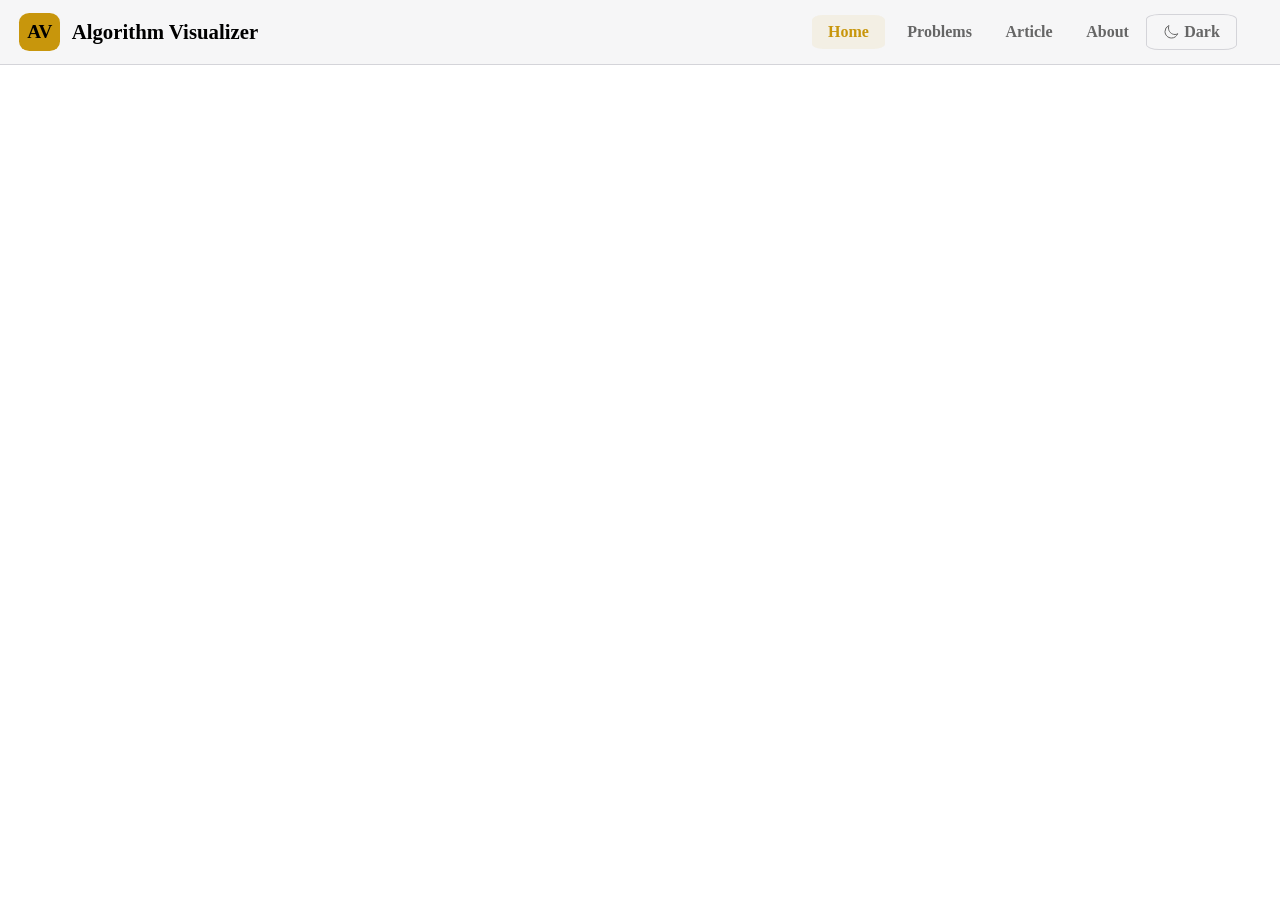
==== index.html @ 311cf77f "overlay-menu design done" ====
<!DOCTYPE html>
<html lang="en">
<head>
    <meta charset="UTF-8">
    <meta name="viewport" content="width=device-width, initial-scale=1.0">
    <title>Algo-vis</title>
    <link rel="stylesheet" href="style.css">
</head>
<body>
    <header>
        <nav>

            <div class="logo-section">
             <div class="logo">AV</div>
             <span>Algorithm Visualizer</span>
            </div>


            <div class="navbar-action">
                <ul>
                    <a id="home" href="">Home</a>
                    <a class="navbar-action-design" href="">Problems</a>
                    <a class="navbar-action-design" href="">Article</a>
                    <a class="navbar-action-design" href="">About</a>
                    <a   id="dark" href=""> <svg xmlns="http://www.w3.org/2000/svg" fill="none" viewBox="0 0 24 24" stroke-width="1.5" stroke="currentColor" class="size-6">
  <path stroke-linecap="round" stroke-linejoin="round" d="M21.752 15.002A9.72 9.72 0 0 1 18 15.75c-5.385 0-9.75-4.365-9.75-9.75 0-1.33.266-2.597.748-3.752A9.753 9.753 0 0 0 3 11.25C3 16.635 7.365 21 12.75 21a9.753 9.753 0 0 0 9.002-5.998Z" />
</svg>
 Dark</a>
                   <a id="hambergur-icon" href=""><svg xmlns="http://www.w3.org/2000/svg" fill="none" viewBox="0 0 24 24" stroke-width="1.5" stroke="currentColor" class="size-6">
  <path stroke-linecap="round" stroke-linejoin="round" d="M3.75 5.25h16.5m-16.5 4.5h16.5m-16.5 4.5h16.5m-16.5 4.5h16.5" />
</svg>
</a> 
                </ul>
                
            </div>
        </nav>

        
    </header>
    <main>
        <div class="overlay-menu">
            <ul>
            <a href="">Home</a>
            <a href="">Problems</a>
            <a href="">Article</a>
            <a href="">Menu</a>
            </ul>
            
        </div>
    </main>
    <script src="./index.js"></script>
</body>
</html>
---- style.css ----
:root{
    --header-color: #F5F5F7E6;
    --primary-color:#C8960C;
    --primary-background-color:rgba(200, 150, 12, 8%);
    --secondary-text-color: #666666;
    --white-background-color:#FFFFFF;
    --black-color:#000000;
}
*{
    padding: 0;
    margin: 0;
}
 header{
    background-color: var(--header-color);
    padding: .8rem 0.2rem;
    border-bottom:1px solid #D1D1D6E6;
 }

 nav{
    display: flex;
    justify-content: space-between;
    align-items: center;
    padding: 0rem 1rem;
 }
 .logo-section{
    display: flex;
    align-items: center;
    gap: .7rem;
 }
 .logo{
      font-size: 1.2rem;
      font-weight: 800;
      background-color: var(--primary-color);
      padding: .5rem;
      display: flex;
      justify-content: center;
      align-items: center;
      border-radius: 25%;
 }
 .logo-section span{
    font-size: 1.3rem;
    font-weight: 700;
 }
 .navbar-action ul{
    display: flex;
    gap: .1rem;
    align-items: center;
    margin-right: 1.5rem;
 }
 .navbar-action ul a{
    text-decoration: none;
    font-size: 1rem;
    font-weight: 800;
    color: var(--secondary-text-color);
 }

 #home{
    background-color: var(--primary-background-color);
    padding: .5rem 1rem;
    border-radius: 15%;
    color: var(--primary-color);
    margin-right: .3rem;
 }
 .navbar-action-design{
    padding: 0.5rem 1rem;
    border-radius: 15%;
 }
  .navbar-action-design:hover{
     background-color:rgba(209, 209, 214, 25%);
  }

  #dark{
    display: flex;
    align-items: center;
    gap: .3rem;
    border: 1px solid #D1D1D6E6;
    padding: .5rem 1rem;
    border-radius: 15%;
   cursor: pointer;
  }

#dark svg {
  width: 1rem;
  height: 1rem;
  flex-shrink: 0;
}

#dark:hover{
background-color: rgba(200, 150, 12, 10%);
color: var(--primary-color);
border: 1px solid var(--primary-color);
}
#hambergur-icon{
   display: flex;
   margin-left: .3rem;
   border: 1px solid #D1D1D6E6;
   border-radius: 15%;
   display: none;  
   padding: .3rem .5rem;
   cursor: pointer;
}
#hambergur-icon svg{
   width:1rem;
   height: 1rem;
   flex-shrink: 0;
}


/* main */
.overlay-menu{
   display: none;
}
/* for mobile device */

@media(max-width:480px){
   nav{
      padding: 0rem 0.6rem;
   }
   .logo-section{
      gap: .5rem;
   }
   .logo{
      padding: .3rem;
      font-size: .9rem;
     
   }
   .logo-section span{
      font-size: 1rem;
   }
   .navbar-action ul{
      margin-right: 0rem;
   }
   #home{
      display: none;
   }
   .navbar-action-design{
      display: none;
   }
   #dark{
      padding: .3rem 1rem;
   }
  #hambergur-icon{
   display: block;
   display: flex;
   justify-content: center;
   align-items: center;
   
  }

  /* overlay menue */ 
  /* for now off the display the slider */
  .overlay-menu{
   display: block;
   
   background-color: var(--white-background-color);
   box-shadow: 0px 4px 3px rgba(0,0,0,0.1);
   padding: 1rem .5rem 0.2rem .5rem;
  }
  .overlay-menu ul{
   display: flex;
   flex-direction: column;
   gap: .5rem;
   padding: .3rem .8rem;
   
  }
  .overlay-menu ul a{
   text-decoration: none;
   font-size: 1.2rem;
   font-weight: 400;
   padding: 1rem 0rem 1rem 1rem;
   color: var(--black-color);
   background-color: var(--primary-background-color);
   border-radius: 10px;
   color: var(--primary-color);
  }
   
}
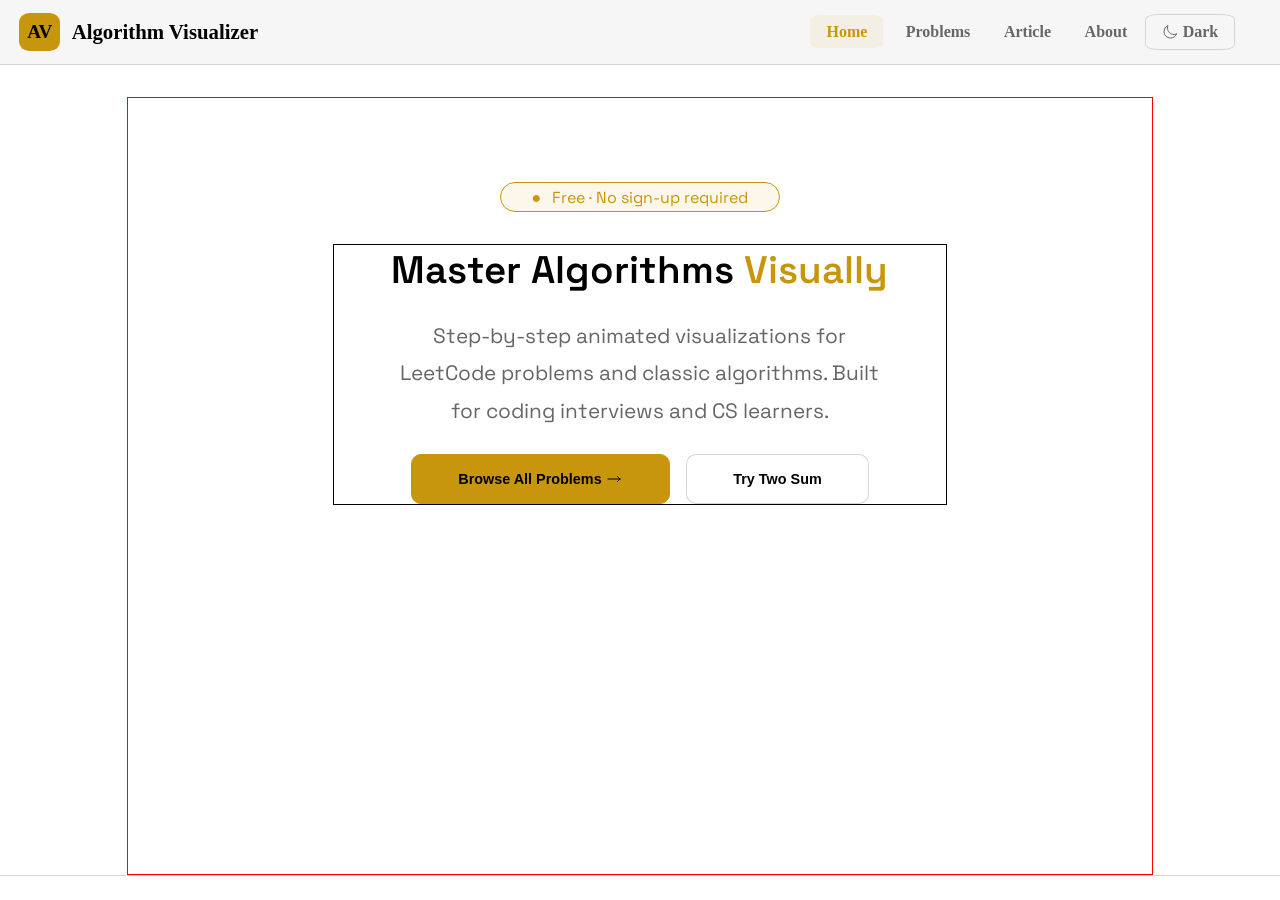
==== commit 38f78492: "hero section done for laptop screen" ====
--- a/index.html
+++ b/index.html
@@ -1,53 +1,91 @@
 <!DOCTYPE html>
 <html lang="en">
+
 <head>
     <meta charset="UTF-8">
     <meta name="viewport" content="width=device-width, initial-scale=1.0">
     <title>Algo-vis</title>
+    <!-- google font here -->
+    <link rel="preconnect" href="https://fonts.googleapis.com">
+    <link rel="preconnect" href="https://fonts.gstatic.com" crossorigin>
+    <link href="https://fonts.googleapis.com/css2?family=Space+Grotesk:wght@300..800&display=swap" rel="stylesheet">
+    <!-- css link here -->
     <link rel="stylesheet" href="style.css">
 </head>
+
 <body>
     <header>
         <nav>
 
             <div class="logo-section">
-             <div class="logo">AV</div>
-             <span>Algorithm Visualizer</span>
+                <div class="logo">AV</div>
+                <span>Algorithm Visualizer</span>
             </div>
 
 
             <div class="navbar-action">
                 <ul>
-                    <a id="home" href="">Home</a>
-                    <a class="navbar-action-design" href="">Problems</a>
-                    <a class="navbar-action-design" href="">Article</a>
-                    <a class="navbar-action-design" href="">About</a>
-                    <a   id="dark" href=""> <svg xmlns="http://www.w3.org/2000/svg" fill="none" viewBox="0 0 24 24" stroke-width="1.5" stroke="currentColor" class="size-6">
-  <path stroke-linecap="round" stroke-linejoin="round" d="M21.752 15.002A9.72 9.72 0 0 1 18 15.75c-5.385 0-9.75-4.365-9.75-9.75 0-1.33.266-2.597.748-3.752A9.753 9.753 0 0 0 3 11.25C3 16.635 7.365 21 12.75 21a9.753 9.753 0 0 0 9.002-5.998Z" />
-</svg>
- Dark</a>
-                   <a id="hambergur-icon" href=""><svg xmlns="http://www.w3.org/2000/svg" fill="none" viewBox="0 0 24 24" stroke-width="1.5" stroke="currentColor" class="size-6">
-  <path stroke-linecap="round" stroke-linejoin="round" d="M3.75 5.25h16.5m-16.5 4.5h16.5m-16.5 4.5h16.5m-16.5 4.5h16.5" />
-</svg>
-</a> 
+                    <li><a id="home" href="">Home</a></li>
+                    <li><a class="navbar-action-design" href="">Problems</a></li>
+                    <li><a class="navbar-action-design" href="">Article</a></li>
+                    <li><a class="navbar-action-design" href="">About</a></li>
+                    <li><a id="dark" href=""> <svg xmlns="http://www.w3.org/2000/svg" fill="none" viewBox="0 0 24 24"
+                                stroke-width="1.5" stroke="currentColor" class="size-6">
+                                <path stroke-linecap="round" stroke-linejoin="round"
+                                    d="M21.752 15.002A9.72 9.72 0 0 1 18 15.75c-5.385 0-9.75-4.365-9.75-9.75 0-1.33.266-2.597.748-3.752A9.753 9.753 0 0 0 3 11.25C3 16.635 7.365 21 12.75 21a9.753 9.753 0 0 0 9.002-5.998Z" />
+                            </svg>
+                            Dark</a></li>
+                    <li> <a id="hambergur-icon" href=""><svg xmlns="http://www.w3.org/2000/svg" fill="none"
+                                viewBox="0 0 24 24" stroke-width="1.5" stroke="currentColor" class="size-6">
+                                <path stroke-linecap="round" stroke-linejoin="round"
+                                    d="M3.75 5.25h16.5m-16.5 4.5h16.5m-16.5 4.5h16.5m-16.5 4.5h16.5" />
+                            </svg>
+                        </a> </li>
                 </ul>
-                
+
             </div>
         </nav>
 
-        
+
     </header>
+
+
     <main>
         <div class="overlay-menu">
             <ul>
-            <a href="">Home</a>
-            <a href="">Problems</a>
-            <a href="">Article</a>
-            <a href="">Menu</a>
+                <li><a href="">Home</a></li>
+                <li><a href="">Problems</a></li>
+                <li><a href="">Article</a></li>
+                <li> <a href="">Menu</a></li>
             </ul>
-            
+
         </div>
+
+        <section class="hero-section">
+            <div class="hero-container">
+                <div class="hero-contain">
+                    <ul>
+                        <li><span>●</span>Free · No sign-up required</li>
+                    </ul>
+
+
+                    <div class="hero-main">
+                        <h1>Master Algorithms <span>Visually</span></h1>
+                        <p>Step-by-step animated visualizations for LeetCode problems and classic algorithms. Built for
+                            coding interviews and CS learners.</p>
+                        <div class="btn-group">
+                            <button class="primary-btn btn">Browse All Problems <span><svg xmlns="http://www.w3.org/2000/svg" fill="none" viewBox="0 0 24 24" stroke-width="1.5" stroke="currentColor" class="size-6">
+  <path stroke-linecap="round" stroke-linejoin="round" d="M17.25 8.25 21 12m0 0-3.75 3.75M21 12H3" />
+</svg>
+</span></button>
+                            <button class="secondary-btn btn">Try Two Sum</button>
+                        </div>
+                    </div>
+                </div>
+            </div>
+        </section>
     </main>
     <script src="./index.js"></script>
 </body>
+
 </html>
--- a/style.css
+++ b/style.css
@@ -1,19 +1,32 @@
 :root{
+   --main-font: 'Space Grotesk', sans-serif;
     --header-color: #F5F5F7E6;
     --primary-color:#C8960C;
     --primary-background-color:rgba(200, 150, 12, 8%);
     --secondary-text-color: #666666;
     --white-background-color:#FFFFFF;
     --black-color:#000000;
+    --bottom-border:#D1D1D6E6;
 }
 *{
     padding: 0;
     margin: 0;
-}
+    
+}
+
+svg{
+   width: 1rem;
+   height: 1rem;
+   flex-shrink: 0;
+}
+a{
+   text-decoration: none;
+}
+
  header{
     background-color: var(--header-color);
     padding: .8rem 0.2rem;
-    border-bottom:1px solid #D1D1D6E6;
+    border-bottom:1px solid var(--bottom-border);
  }
 
  nav{
@@ -47,7 +60,10 @@
     align-items: center;
     margin-right: 1.5rem;
  }
- .navbar-action ul a{
+ .navbar-action li{
+   list-style-type: none;
+ }
+ .navbar-action ul li a{
     text-decoration: none;
     font-size: 1rem;
     font-weight: 800;
@@ -79,12 +95,6 @@
    cursor: pointer;
   }
 
-#dark svg {
-  width: 1rem;
-  height: 1rem;
-  flex-shrink: 0;
-}
-
 #dark:hover{
 background-color: rgba(200, 150, 12, 10%);
 color: var(--primary-color);
@@ -99,17 +109,122 @@
    padding: .3rem .5rem;
    cursor: pointer;
 }
-#hambergur-icon svg{
-   width:1rem;
-   height: 1rem;
-   flex-shrink: 0;
-}
 
 
 /* main */
 .overlay-menu{
    display: none;
 }
+
+
+/* hero section */
+
+.hero-section{
+   width: 100%;
+   height: 90vh;
+   display: flex;
+   justify-content: center;
+   border-bottom: 1px solid var(--bottom-border);
+   position: absolute;
+}
+ .hero-container{
+    border: 1px solid red;
+   width: 80%;
+   display: flex;
+   justify-content: center;
+   margin-top: 2rem;
+   font-family: var(--main-font);
+}
+
+.hero-container ul {
+   text-align: center;
+   list-style-position: inside;
+}
+
+.hero-container ul li{
+ 
+   display: inline-flex;
+   justify-content: center;
+   gap: .7rem;
+   font-size: 1rem;
+   color: var(--primary-color);
+   padding: .2rem 1.9rem;
+   border-radius: 15px;
+   background-color: var(--primary-background-color);
+   border: 1px solid #C8960C;
+}
+
+/* hero contain */
+.hero-contain{
+   font-size: 1.6rem;
+   width: 60%;
+   margin-top: 5rem;
+}
+.hero-main{
+   border: 1px solid black;
+   margin-top: 2rem;
+   display: flex;
+   flex-direction: column;
+   justify-content: center;
+   gap: 1.5rem;
+}
+.hero-main h1{
+    font-weight: 600;
+    text-align: center;
+}
+.hero-main span{
+   color: var(--primary-color);
+}
+.hero-main p{
+   font-size: 1.3rem;
+   width: 80%;
+   margin: auto;
+   text-align: center;
+   line-height: 1.8;
+   color: var(--secondary-text-color);
+   
+}
+.btn-group{
+   display: flex;
+   justify-content: center;
+   gap: 1rem;
+}
+.btn{
+   padding: 1rem 2.9rem;
+   font-size: .9rem;
+   border-radius: 10px;
+   color:var(--black-color);
+   display: flex;
+   justify-content: center;
+   align-items: center;
+   cursor: pointer;
+}
+.primary-btn{
+   background-color: var(--primary-color);
+   border:1px solid var(--primary-color);
+   font-weight:  550;
+   display: flex;
+   align-items: center;
+   gap: .3rem;
+}
+.primary-btn span{
+   display: inline-flex;
+}
+.primary-btn span svg{
+   color: black;
+}
+.secondary-btn{
+   font-weight: 550;
+   border:1px solid var(--bottom-border);
+   background-color: white;
+   transition: all 0.25s cubic-bezier(0.4, 0, 0.2, 1);
+}
+
+.secondary-btn:hover{
+   border: 1px solid var(--primary-color);
+   color: var(--primary-color);
+}
+
 /* for mobile device */
 
 @media(max-width:480px){
@@ -151,7 +266,7 @@
   /* for now off the display the slider */
   .overlay-menu{
    display: block;
-   
+   display: none;
    background-color: var(--white-background-color);
    box-shadow: 0px 4px 3px rgba(0,0,0,0.1);
    padding: 1rem .5rem 0.2rem .5rem;
@@ -163,15 +278,18 @@
    padding: .3rem .8rem;
    
   }
-  .overlay-menu ul a{
+  .overlay-menu ul li{
    text-decoration: none;
    font-size: 1.2rem;
    font-weight: 400;
    padding: 1rem 0rem 1rem 1rem;
-   color: var(--black-color);
+   list-style-type: none;
    background-color: var(--primary-background-color);
    border-radius: 10px;
-   color: var(--primary-color);
+   color: var(--primary-color); /* when i use the active class */
+  }
+  .overlay-menu ul li a{
+   color: var(--black-color);
   }
    
 }
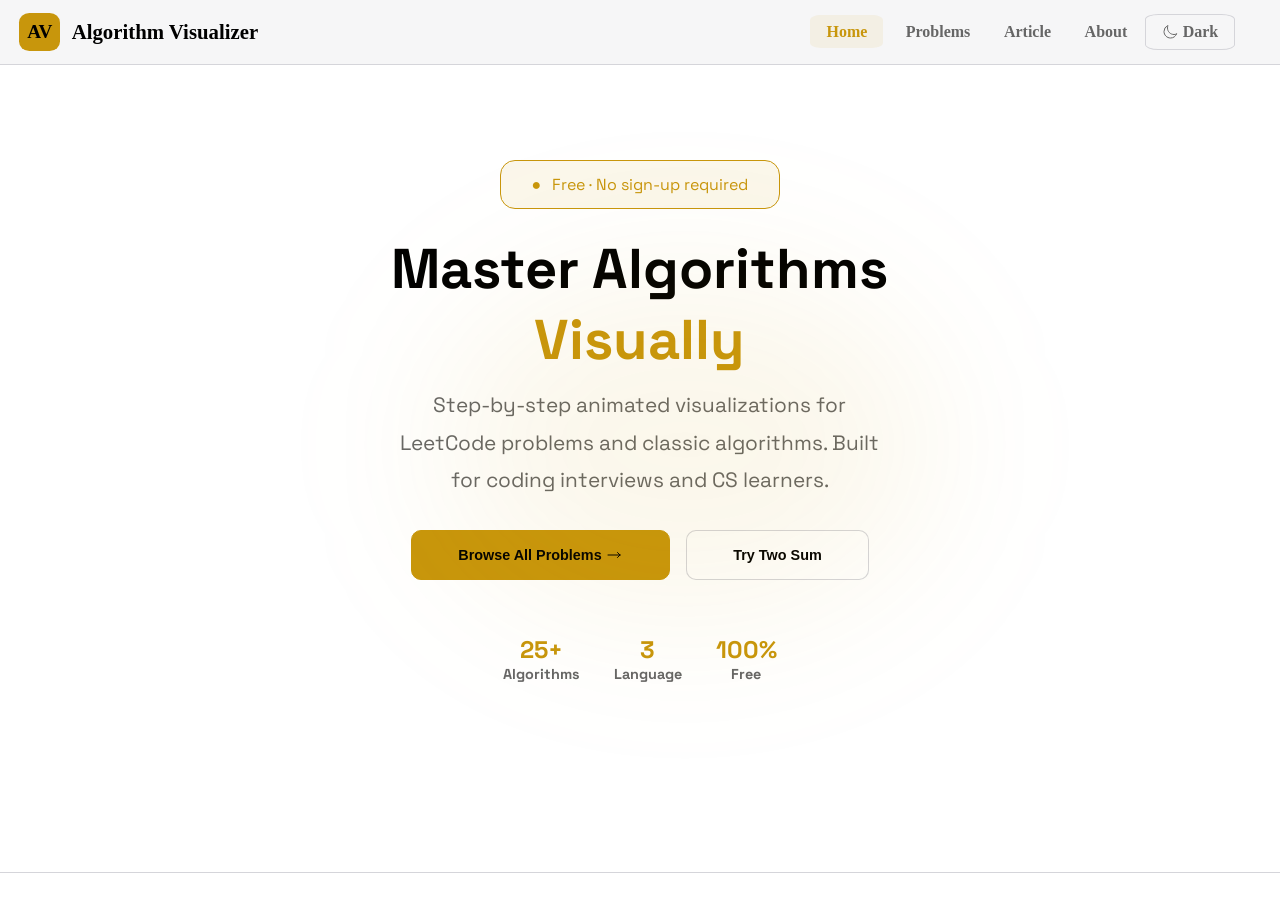
==== commit 11048841: "for web view hero section is ready" ====
--- a/index.html
+++ b/index.html
@@ -8,7 +8,7 @@
     <!-- google font here -->
     <link rel="preconnect" href="https://fonts.googleapis.com">
     <link rel="preconnect" href="https://fonts.gstatic.com" crossorigin>
-    <link href="https://fonts.googleapis.com/css2?family=Space+Grotesk:wght@300..800&display=swap" rel="stylesheet">
+    <link href="https://fonts.googleapis.com/css2?family=Space+Grotesk:wght@300..700&display=swap" rel="stylesheet">
     <!-- css link here -->
     <link rel="stylesheet" href="style.css">
 </head>
@@ -51,6 +51,10 @@
 
 
     <main>
+
+
+
+
         <div class="overlay-menu">
             <ul>
                 <li><a href="">Home</a></li>
@@ -68,22 +72,51 @@
                         <li><span>●</span>Free · No sign-up required</li>
                     </ul>
 
+                    <div class="shadow"></div>
+                    <div class="hero-main">
 
-                    <div class="hero-main">
-                        <h1>Master Algorithms <span>Visually</span></h1>
-                        <p>Step-by-step animated visualizations for LeetCode problems and classic algorithms. Built for
+                        <div class="hero-details">
+                            <h1>Master Algorithms <span>Visually</span></h1>
+
+                        <p>Step-by-step animated visualizations for LeetCode problems and classic
+                            algorithms. Built for
                             coding interviews and CS learners.</p>
+                        </div>
+
                         <div class="btn-group">
-                            <button class="primary-btn btn">Browse All Problems <span><svg xmlns="http://www.w3.org/2000/svg" fill="none" viewBox="0 0 24 24" stroke-width="1.5" stroke="currentColor" class="size-6">
-  <path stroke-linecap="round" stroke-linejoin="round" d="M17.25 8.25 21 12m0 0-3.75 3.75M21 12H3" />
-</svg>
-</span></button>
+                            <button class="primary-btn btn">Browse All Problems <span><svg
+                                        xmlns="http://www.w3.org/2000/svg" fill="none" viewBox="0 0 24 24"
+                                        stroke-width="1.5" stroke="currentColor" class="size-6">
+                                        <path stroke-linecap="round" stroke-linejoin="round"
+                                            d="M17.25 8.25 21 12m0 0-3.75 3.75M21 12H3" />
+                                    </svg>
+                                </span></button>
                             <button class="secondary-btn btn">Try Two Sum</button>
                         </div>
+
+                        <div class="hero-feature">
+                            <div class="problem">
+                                <p class="stat-count space-grotesk">25+</p>
+                                <p>Algorithms</p>
+                            </div>
+
+                            <div class="language">
+                                <p class="stat-language">3</p>
+                                <p>Language</p>
+                            </div>
+
+                            <div class="stat-badge">
+                                <p class="stat-number">100%</p>
+                                <p>Free</p>
+                            </div>
+                        </div>
+
                     </div>
                 </div>
             </div>
         </section>
+
+
     </main>
     <script src="./index.js"></script>
 </body>
--- a/style.css
+++ b/style.css
@@ -2,16 +2,23 @@
    --main-font: 'Space Grotesk', sans-serif;
     --header-color: #F5F5F7E6;
     --primary-color:#C8960C;
-    --primary-background-color:rgba(200, 150, 12, 8%);
+    --primary-background-color:rgba(200, 150, 12, 0.08);
     --secondary-text-color: #666666;
     --white-background-color:#FFFFFF;
     --black-color:#000000;
     --bottom-border:#D1D1D6E6;
 }
+
+
+.space-grotesk{
+  font-family: "Space Grotesk", sans-serif;
+  font-optical-sizing: auto;
+  
+}
 *{
     padding: 0;
     margin: 0;
-    
+    box-sizing: border-box;
 }
 
 svg{
@@ -27,6 +34,10 @@
     background-color: var(--header-color);
     padding: .8rem 0.2rem;
     border-bottom:1px solid var(--bottom-border);
+    position: fixed;
+    top: 0;
+    left: 0;
+    width: 100%;
  }
 
  nav{
@@ -121,18 +132,15 @@
 
 .hero-section{
    width: 100%;
-   height: 90vh;
+   height: 97vh;
    display: flex;
    justify-content: center;
    border-bottom: 1px solid var(--bottom-border);
-   position: absolute;
 }
  .hero-container{
-    border: 1px solid red;
    width: 80%;
    display: flex;
    justify-content: center;
-   margin-top: 2rem;
    font-family: var(--main-font);
 }
 
@@ -142,13 +150,12 @@
 }
 
 .hero-container ul li{
- 
    display: inline-flex;
    justify-content: center;
    gap: .7rem;
    font-size: 1rem;
    color: var(--primary-color);
-   padding: .2rem 1.9rem;
+   padding: .8rem 1.9rem;
    border-radius: 15px;
    background-color: var(--primary-background-color);
    border: 1px solid #C8960C;
@@ -159,23 +166,40 @@
    font-size: 1.6rem;
    width: 60%;
    margin-top: 5rem;
+   padding-top: 5rem;
+}
+.shadow{
+   height: 350px;
+   width: 500px;
+   border-radius: 100%;
+   position: absolute;
+   left: 34%;
+   top: 30%;
+   background-color: var(--primary-background-color);
+   pointer-events: none;
+   filter: blur(80px);
 }
 .hero-main{
-   border: 1px solid black;
-   margin-top: 2rem;
+   margin-top: 1.5rem;
    display: flex;
    flex-direction: column;
    justify-content: center;
-   gap: 1.5rem;
-}
-.hero-main h1{
-    font-weight: 600;
+   gap: 1.9rem;
+}
+.hero-details{
+   display: flex;
+   flex-direction: column;
+   gap: .8rem;
+}
+.hero-main .hero-details h1{
+   font-size: 3.5rem;
+    font-weight: 800;
     text-align: center;
 }
 .hero-main span{
    color: var(--primary-color);
 }
-.hero-main p{
+.hero-main .hero-details p{
    font-size: 1.3rem;
    width: 80%;
    margin: auto;
@@ -224,6 +248,34 @@
    border: 1px solid var(--primary-color);
    color: var(--primary-color);
 }
+
+/* hero features */
+
+.hero-feature{
+   display: flex;
+   width: 50%;
+   margin: 1.5rem auto;
+   justify-content: space-around;
+   
+}
+
+.problem,.language ,.stat-badge{
+   display: flex;
+   flex-direction: column;
+   align-items: center;
+   color: var(--secondary-text-color);
+   font-size: .9rem;
+   font-weight: 800;
+}
+
+.stat-count ,.stat-number ,.stat-language{
+   color: var(--primary-color);
+   font-size: 1.5rem;
+   font-weight: 800;
+}
+
+
+
 
 /* for mobile device */
 
@@ -291,5 +343,61 @@
   .overlay-menu ul li a{
    color: var(--black-color);
   }
-   
+
+  /* hero section  */
+  .hero-container{
+   margin-top: 0;
+   width: 90%;
+  }
+  .hero-container ul li{
+   font-size: .8rem;
+  }
+   .hero-contain{
+      width: 100%;
+      margin-top: 2rem;
+     
+   }
+   .hero-main .hero-details h1{
+      font-size: 2.2rem;
+   }
+   .shadow{
+      height: 200px;
+      width: 300px;
+      background-color: var(--primary-background-color);
+      border-radius: 100%;
+      position: absolute;
+      top: 35%;
+      left: 15%;
+      filter: blur(25px);
+   }
+   .hero-main .hero-details p{
+      width: 90%;
+      font-size: 1.1rem;
+      
+   }
+   .btn-group{
+      flex-direction: column;
+   }
+   .btn{
+      padding: 1rem 1.5rem;
+      margin: auto;
+      font-weight: 700;
+   }
+.primary-btn{
+
+   width: 60%;
+}
+   .secondary-btn{
+      width: 40%;
+      margin-top: .5rem;
+   }
+
+   .hero-feature{
+      width: 70%;
+      margin-top: 1rem;
+   }
+
+   .problem,.language ,.stat-badge{
+      font-size: .7rem;
+   }
 }
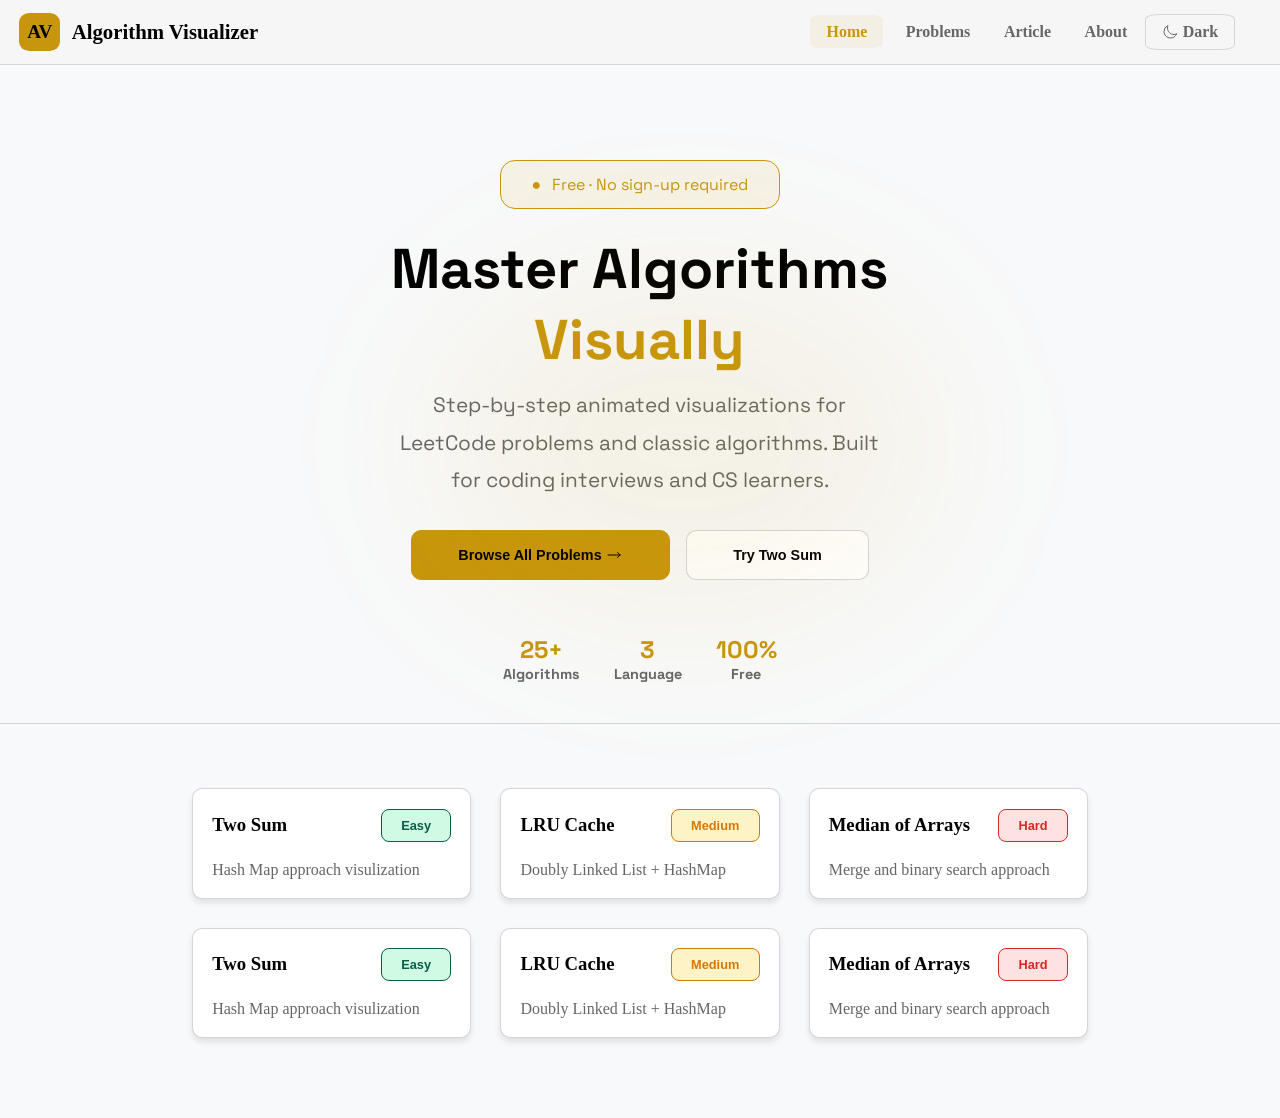
==== commit 8391a876: "home page problem added" ====
--- a/index.html
+++ b/index.html
@@ -10,50 +10,15 @@
     <link rel="preconnect" href="https://fonts.gstatic.com" crossorigin>
     <link href="https://fonts.googleapis.com/css2?family=Space+Grotesk:wght@300..700&display=swap" rel="stylesheet">
     <!-- css link here -->
+     <link rel="stylesheet" href="./common_style/header.css">
     <link rel="stylesheet" href="style.css">
 </head>
 
 <body>
-    <header>
-        <nav>
-
-            <div class="logo-section">
-                <div class="logo">AV</div>
-                <span>Algorithm Visualizer</span>
-            </div>
-
-
-            <div class="navbar-action">
-                <ul>
-                    <li><a id="home" href="">Home</a></li>
-                    <li><a class="navbar-action-design" href="">Problems</a></li>
-                    <li><a class="navbar-action-design" href="">Article</a></li>
-                    <li><a class="navbar-action-design" href="">About</a></li>
-                    <li><a id="dark" href=""> <svg xmlns="http://www.w3.org/2000/svg" fill="none" viewBox="0 0 24 24"
-                                stroke-width="1.5" stroke="currentColor" class="size-6">
-                                <path stroke-linecap="round" stroke-linejoin="round"
-                                    d="M21.752 15.002A9.72 9.72 0 0 1 18 15.75c-5.385 0-9.75-4.365-9.75-9.75 0-1.33.266-2.597.748-3.752A9.753 9.753 0 0 0 3 11.25C3 16.635 7.365 21 12.75 21a9.753 9.753 0 0 0 9.002-5.998Z" />
-                            </svg>
-                            Dark</a></li>
-                    <li> <a id="hambergur-icon" href=""><svg xmlns="http://www.w3.org/2000/svg" fill="none"
-                                viewBox="0 0 24 24" stroke-width="1.5" stroke="currentColor" class="size-6">
-                                <path stroke-linecap="round" stroke-linejoin="round"
-                                    d="M3.75 5.25h16.5m-16.5 4.5h16.5m-16.5 4.5h16.5m-16.5 4.5h16.5" />
-                            </svg>
-                        </a> </li>
-                </ul>
-
-            </div>
-        </nav>
-
-
-    </header>
-
+   
+<div id="header-placeholder"></div>
 
     <main>
-
-
-
 
         <div class="overlay-menu">
             <ul>
@@ -78,9 +43,9 @@
                         <div class="hero-details">
                             <h1>Master Algorithms <span>Visually</span></h1>
 
-                        <p>Step-by-step animated visualizations for LeetCode problems and classic
-                            algorithms. Built for
-                            coding interviews and CS learners.</p>
+                            <p>Step-by-step animated visualizations for LeetCode problems and classic
+                                algorithms. Built for
+                                coding interviews and CS learners.</p>
                         </div>
 
                         <div class="btn-group">
@@ -117,6 +82,10 @@
         </section>
 
 
+
+        <div id="problem-card-placeholder"></div>
+
+
     </main>
     <script src="./index.js"></script>
 </body>
--- a/common_style/header.css
+++ b/common_style/header.css
@@ -0,0 +1,139 @@
+:root{
+   --main-font: 'Space Grotesk', sans-serif;
+    --header-color: #F5F5F7E6;
+    --primary-color:#C8960C;
+    --primary-background-color:rgba(200, 150, 12, 0.08);
+    --secondary-text-color: #666666;
+    --white-background-color:#FFFFFF;
+    --black-color:#000000;
+    --bottom-border:#D1D1D6E6;
+    
+}
+
+ header{
+    background-color: var(--header-color);
+    padding: .8rem 0.2rem;
+    border-bottom:1px solid var(--bottom-border);
+    position: fixed;
+    top: 0;
+    left: 0;
+    width: 100%;
+ }
+
+ nav{
+    display: flex;
+    justify-content: space-between;
+    align-items: center;
+    padding: 0rem 1rem;
+ }
+ .logo-section{
+    display: flex;
+    align-items: center;
+    gap: .7rem;
+ }
+ .logo{
+      font-size: 1.2rem;
+      font-weight: 800;
+      background-color: var(--primary-color);
+      padding: .5rem;
+      display: flex;
+      justify-content: center;
+      align-items: center;
+      border-radius: 25%;
+ }
+ .logo-section span{
+    font-size: 1.3rem;
+    font-weight: 700;
+ }
+ .navbar-action ul{
+    display: flex;
+    gap: .1rem;
+    align-items: center;
+    margin-right: 1.5rem;
+ }
+ .navbar-action li{
+   list-style-type: none;
+ }
+ .navbar-action ul li a{
+    text-decoration: none;
+    font-size: 1rem;
+    font-weight: 800;
+    color: var(--secondary-text-color);
+ }
+
+ #home{
+    background-color: var(--primary-background-color);
+    padding: .5rem 1rem;
+    border-radius: 15%;
+    color: var(--primary-color);
+    margin-right: .3rem;
+ }
+ .navbar-action-design{
+    padding: 0.5rem 1rem;
+    border-radius: 15%;
+ }
+  .navbar-action-design:hover{
+     background-color:rgba(209, 209, 214, 25%);
+  }
+
+  #dark{
+    display: flex;
+    align-items: center;
+    gap: .3rem;
+    border: 1px solid #D1D1D6E6;
+    padding: .5rem 1rem;
+    border-radius: 15%;
+   cursor: pointer;
+  }
+
+#dark:hover{
+background-color: rgba(200, 150, 12, 10%);
+color: var(--primary-color);
+border: 1px solid var(--primary-color);
+}
+#hambergur-icon{
+   display: flex;
+   margin-left: .3rem;
+   border: 1px solid #D1D1D6E6;
+   border-radius: 15%;
+   display: none;  
+   padding: .3rem .5rem;
+   cursor: pointer;
+}
+
+@media (max-width: 480px) {
+     nav{
+      padding: 0rem 0.6rem;
+   }
+   .logo-section{
+      gap: .5rem;
+   }
+   .logo{
+      padding: .3rem;
+      font-size: .9rem;
+     
+   }
+   .logo-section span{
+      font-size: 1rem;
+   }
+   .navbar-action ul{
+      margin-right: 0rem;
+   }
+   #home{
+      display: none;
+   }
+   .navbar-action-design{
+      display: none;
+   }
+   #dark{
+      padding: .3rem 1rem;
+   }
+  #hambergur-icon{
+   display: block;
+   display: flex;
+   justify-content: center;
+   align-items: center;
+   
+  }
+
+}
--- a/style.css
+++ b/style.css
@@ -1,15 +1,11 @@
 :root{
-   --main-font: 'Space Grotesk', sans-serif;
-    --header-color: #F5F5F7E6;
-    --primary-color:#C8960C;
-    --primary-background-color:rgba(200, 150, 12, 0.08);
-    --secondary-text-color: #666666;
-    --white-background-color:#FFFFFF;
-    --black-color:#000000;
-    --bottom-border:#D1D1D6E6;
-}
-
-
+   --easy-problem-background-color:#d1fae5;
+    --easy-problem-text-color:#065f46;
+    --medium-problem--background-color:#fef3c7;
+    --medium-problem-text-color:#d97706;
+    --hard-problem-background-color:#fee2e2;
+    --hard-problem-text-color:#dc2626;
+}
 .space-grotesk{
   font-family: "Space Grotesk", sans-serif;
   font-optical-sizing: auto;
@@ -30,98 +26,9 @@
    text-decoration: none;
 }
 
- header{
-    background-color: var(--header-color);
-    padding: .8rem 0.2rem;
-    border-bottom:1px solid var(--bottom-border);
-    position: fixed;
-    top: 0;
-    left: 0;
-    width: 100%;
- }
-
- nav{
-    display: flex;
-    justify-content: space-between;
-    align-items: center;
-    padding: 0rem 1rem;
- }
- .logo-section{
-    display: flex;
-    align-items: center;
-    gap: .7rem;
- }
- .logo{
-      font-size: 1.2rem;
-      font-weight: 800;
-      background-color: var(--primary-color);
-      padding: .5rem;
-      display: flex;
-      justify-content: center;
-      align-items: center;
-      border-radius: 25%;
- }
- .logo-section span{
-    font-size: 1.3rem;
-    font-weight: 700;
- }
- .navbar-action ul{
-    display: flex;
-    gap: .1rem;
-    align-items: center;
-    margin-right: 1.5rem;
- }
- .navbar-action li{
-   list-style-type: none;
- }
- .navbar-action ul li a{
-    text-decoration: none;
-    font-size: 1rem;
-    font-weight: 800;
-    color: var(--secondary-text-color);
- }
-
- #home{
-    background-color: var(--primary-background-color);
-    padding: .5rem 1rem;
-    border-radius: 15%;
-    color: var(--primary-color);
-    margin-right: .3rem;
- }
- .navbar-action-design{
-    padding: 0.5rem 1rem;
-    border-radius: 15%;
- }
-  .navbar-action-design:hover{
-     background-color:rgba(209, 209, 214, 25%);
-  }
-
-  #dark{
-    display: flex;
-    align-items: center;
-    gap: .3rem;
-    border: 1px solid #D1D1D6E6;
-    padding: .5rem 1rem;
-    border-radius: 15%;
-   cursor: pointer;
-  }
-
-#dark:hover{
-background-color: rgba(200, 150, 12, 10%);
-color: var(--primary-color);
-border: 1px solid var(--primary-color);
-}
-#hambergur-icon{
-   display: flex;
-   margin-left: .3rem;
-   border: 1px solid #D1D1D6E6;
-   border-radius: 15%;
-   display: none;  
-   padding: .3rem .5rem;
-   cursor: pointer;
-}
-
-
+body {
+    background-color: #f8f9fa; 
+}
 /* main */
 .overlay-menu{
    display: none;
@@ -132,10 +39,11 @@
 
 .hero-section{
    width: 100%;
-   height: 97vh;
-   display: flex;
-   justify-content: center;
-   border-bottom: 1px solid var(--bottom-border);
+   height: auto;
+   display: flex;
+   justify-content: center;
+   padding-bottom: 1rem;
+   border-bottom:1px solid var(--bottom-border);
 }
  .hero-container{
    width: 80%;
@@ -274,46 +182,69 @@
    font-weight: 800;
 }
 
-
-
-
+/* problem Section */
+
+.problem-section{
+   width: 70%;
+   margin: 4rem auto 0rem auto;
+   display: grid;
+   grid-template-columns: repeat(3,1fr);
+   margin-bottom: 5rem;
+   gap: 1.8rem;
+}
+
+.card-problem {
+    background-color: #ffffff;
+    border:1px solid var(--bottom-border);
+    border-radius:10px ;
+    box-shadow: 0 4px 6px rgba(0,0,0,0.1);
+    padding: 1.2rem;
+    display: flex;
+    flex-direction: column;
+    gap: 1.2rem;
+}
+
+.problem-name{
+   display: flex;
+   justify-content: space-between;
+   align-items: center;
+}
+
+.card-problem  .btn{
+   padding: .5rem 1.2rem;
+   border-radius: 8px;
+   font-size: .8rem;
+   font-weight: 700;
+}
+
+.problem-details{
+   color:var(--secondary-text-color);
+}
+
+.easy{
+   background-color: var( --easy-problem-background-color);/* খুব হালকা সবুজ ব্যাকগ্রাউন্ড */
+   color: var(--easy-problem-text-color);
+   border: 1px solid var(--easy-problem-text-color);
+    
+}
+
+.medium{
+   background-color: var( --medium-problem--background-color);
+   color: var( --medium-problem-text-color);
+   border: 1px solid var(--medium-problem-text-color);
+   
+}
+
+.hard{
+   background-color: var(--hard-problem-background-color);
+   color: var(--hard-problem-text-color);
+   border: 1px solid var(--hard-problem-text-color);
+
+}
 /* for mobile device */
 
 @media(max-width:480px){
-   nav{
-      padding: 0rem 0.6rem;
-   }
-   .logo-section{
-      gap: .5rem;
-   }
-   .logo{
-      padding: .3rem;
-      font-size: .9rem;
-     
-   }
-   .logo-section span{
-      font-size: 1rem;
-   }
-   .navbar-action ul{
-      margin-right: 0rem;
-   }
-   #home{
-      display: none;
-   }
-   .navbar-action-design{
-      display: none;
-   }
-   #dark{
-      padding: .3rem 1rem;
-   }
-  #hambergur-icon{
-   display: block;
-   display: flex;
-   justify-content: center;
-   align-items: center;
-   
-  }
-
+  
   /* overlay menue */ 
   /* for now off the display the slider */
   .overlay-menu{
@@ -345,6 +276,10 @@
   }
 
   /* hero section  */
+  .hero-section{
+   height: auto; 
+   margin-bottom: 0rem;
+}
   .hero-container{
    margin-top: 0;
    width: 90%;
@@ -393,11 +328,33 @@
    }
 
    .hero-feature{
-      width: 70%;
-      margin-top: 1rem;
+      width: 85%;
+      margin-top: 1rem auto;
    }
 
    .problem,.language ,.stat-badge{
       font-size: .7rem;
    }
+
+   /* problem card */
+   .problem-section{
+   width: 90%;
+   grid-template-columns: repeat(1,auto);
+   
+}
+.problem-name{
+   display: flex;
+   justify-content: space-between;
+   align-items: center;
+   
+}
+
+.card-problem  .btn{
+   padding: .5rem 1.2rem;
+   border-radius: 8px;
+   font-size: .8rem;
+   margin: 0;
+}
+
+
 }
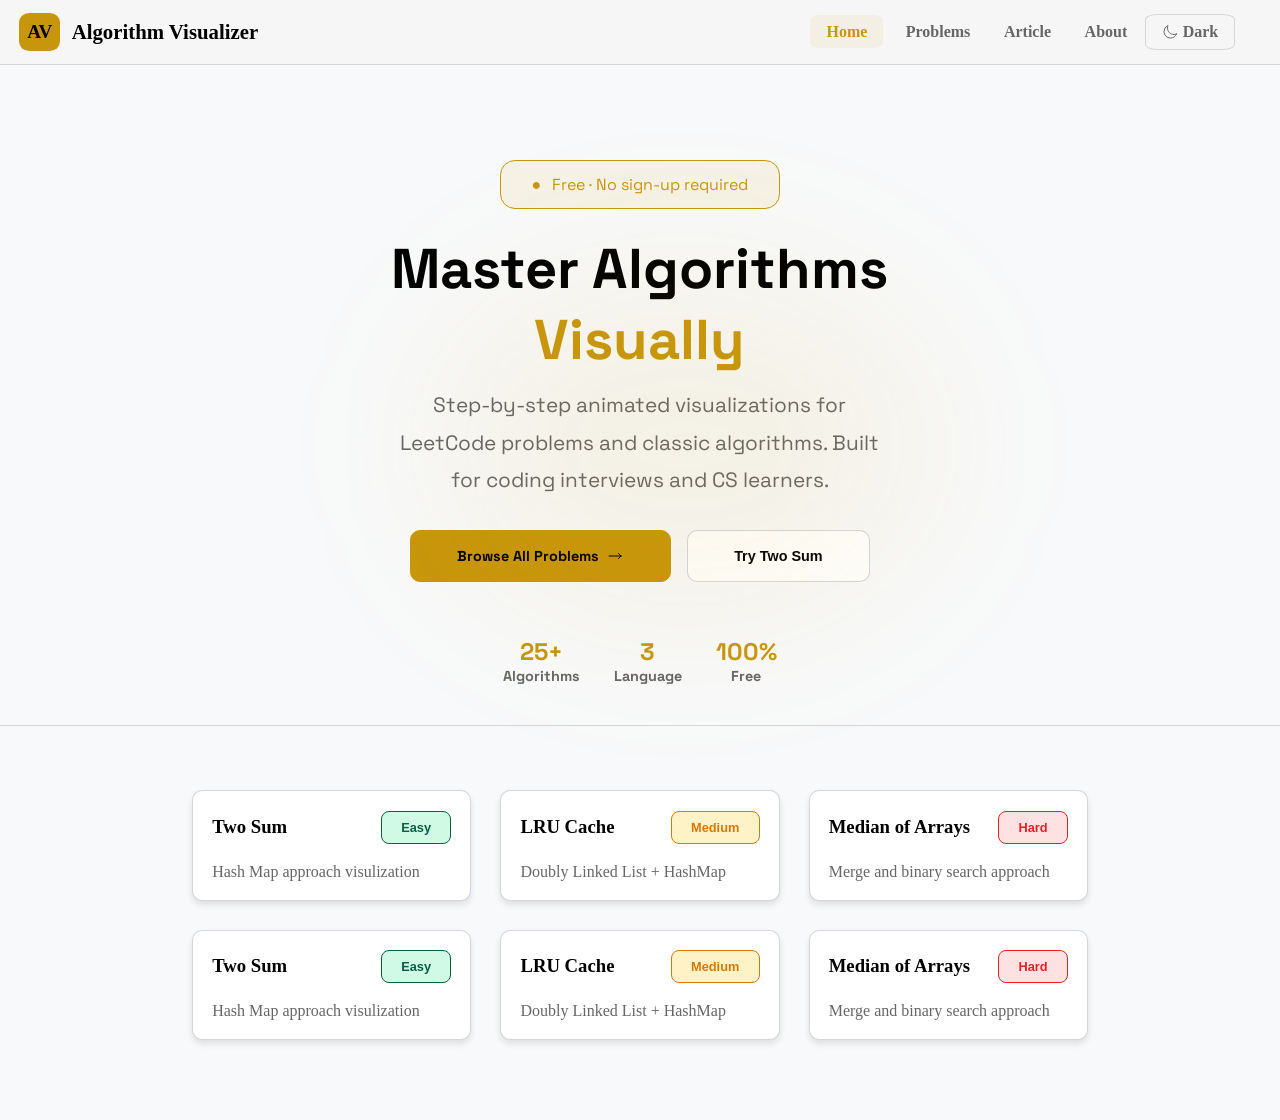
==== commit 3f189525: "added a tag as the button click" ====
--- a/index.html
+++ b/index.html
@@ -10,13 +10,13 @@
     <link rel="preconnect" href="https://fonts.gstatic.com" crossorigin>
     <link href="https://fonts.googleapis.com/css2?family=Space+Grotesk:wght@300..700&display=swap" rel="stylesheet">
     <!-- css link here -->
-     <link rel="stylesheet" href="./common_style/header.css">
+    <link rel="stylesheet" href="./common_style/header.css">
     <link rel="stylesheet" href="style.css">
 </head>
 
 <body>
-   
-<div id="header-placeholder"></div>
+
+    <div id="header-placeholder"></div>
 
     <main>
 
@@ -49,13 +49,16 @@
                         </div>
 
                         <div class="btn-group">
-                            <button class="primary-btn btn">Browse All Problems <span><svg
-                                        xmlns="http://www.w3.org/2000/svg" fill="none" viewBox="0 0 24 24"
+                            <a href="./problem_page/problem.html" class="primary-btn btn">
+                                Browse All Problems
+                                <span>
+                                    <svg xmlns="http://www.w3.org/2000/svg" fill="none" viewBox="0 0 24 24"
                                         stroke-width="1.5" stroke="currentColor" class="size-6">
                                         <path stroke-linecap="round" stroke-linejoin="round"
                                             d="M17.25 8.25 21 12m0 0-3.75 3.75M21 12H3" />
                                     </svg>
-                                </span></button>
+                                </span>
+                            </a>
                             <button class="secondary-btn btn">Try Two Sum</button>
                         </div>
 
--- a/common_style/header.css
+++ b/common_style/header.css
@@ -9,7 +9,16 @@
     --bottom-border:#D1D1D6E6;
     
 }
-
+*{
+    padding: 0;
+    margin: 0;
+    box-sizing: border-box;
+}
+svg{
+   width: 1rem;
+   height: 1rem;
+   flex-shrink: 0;
+}
  header{
     background-color: var(--header-color);
     padding: .8rem 0.2rem;
@@ -80,7 +89,7 @@
     display: flex;
     align-items: center;
     gap: .3rem;
-    border: 1px solid #D1D1D6E6;
+    border: 1px solid var(--bottom-border);
     padding: .5rem 1rem;
     border-radius: 15%;
    cursor: pointer;
--- a/style.css
+++ b/style.css
@@ -9,19 +9,10 @@
 .space-grotesk{
   font-family: "Space Grotesk", sans-serif;
   font-optical-sizing: auto;
-  
-}
-*{
-    padding: 0;
-    margin: 0;
-    box-sizing: border-box;
-}
-
-svg{
-   width: 1rem;
-   height: 1rem;
-   flex-shrink: 0;
-}
+}
+
+
+
 a{
    text-decoration: none;
 }
@@ -134,15 +125,15 @@
 .primary-btn{
    background-color: var(--primary-color);
    border:1px solid var(--primary-color);
-   font-weight:  550;
-   display: flex;
-   align-items: center;
-   gap: .3rem;
+   font-weight:  800;
+   display: flex;
+   align-items: center;
+   gap: .5rem;
 }
 .primary-btn span{
    display: inline-flex;
 }
-.primary-btn span svg{
+.primary-btn span svg,.primary-btn a{
    color: black;
 }
 .secondary-btn{
@@ -225,7 +216,6 @@
    background-color: var( --easy-problem-background-color);/* খুব হালকা সবুজ ব্যাকগ্রাউন্ড */
    color: var(--easy-problem-text-color);
    border: 1px solid var(--easy-problem-text-color);
-    
 }
 
 .medium{
